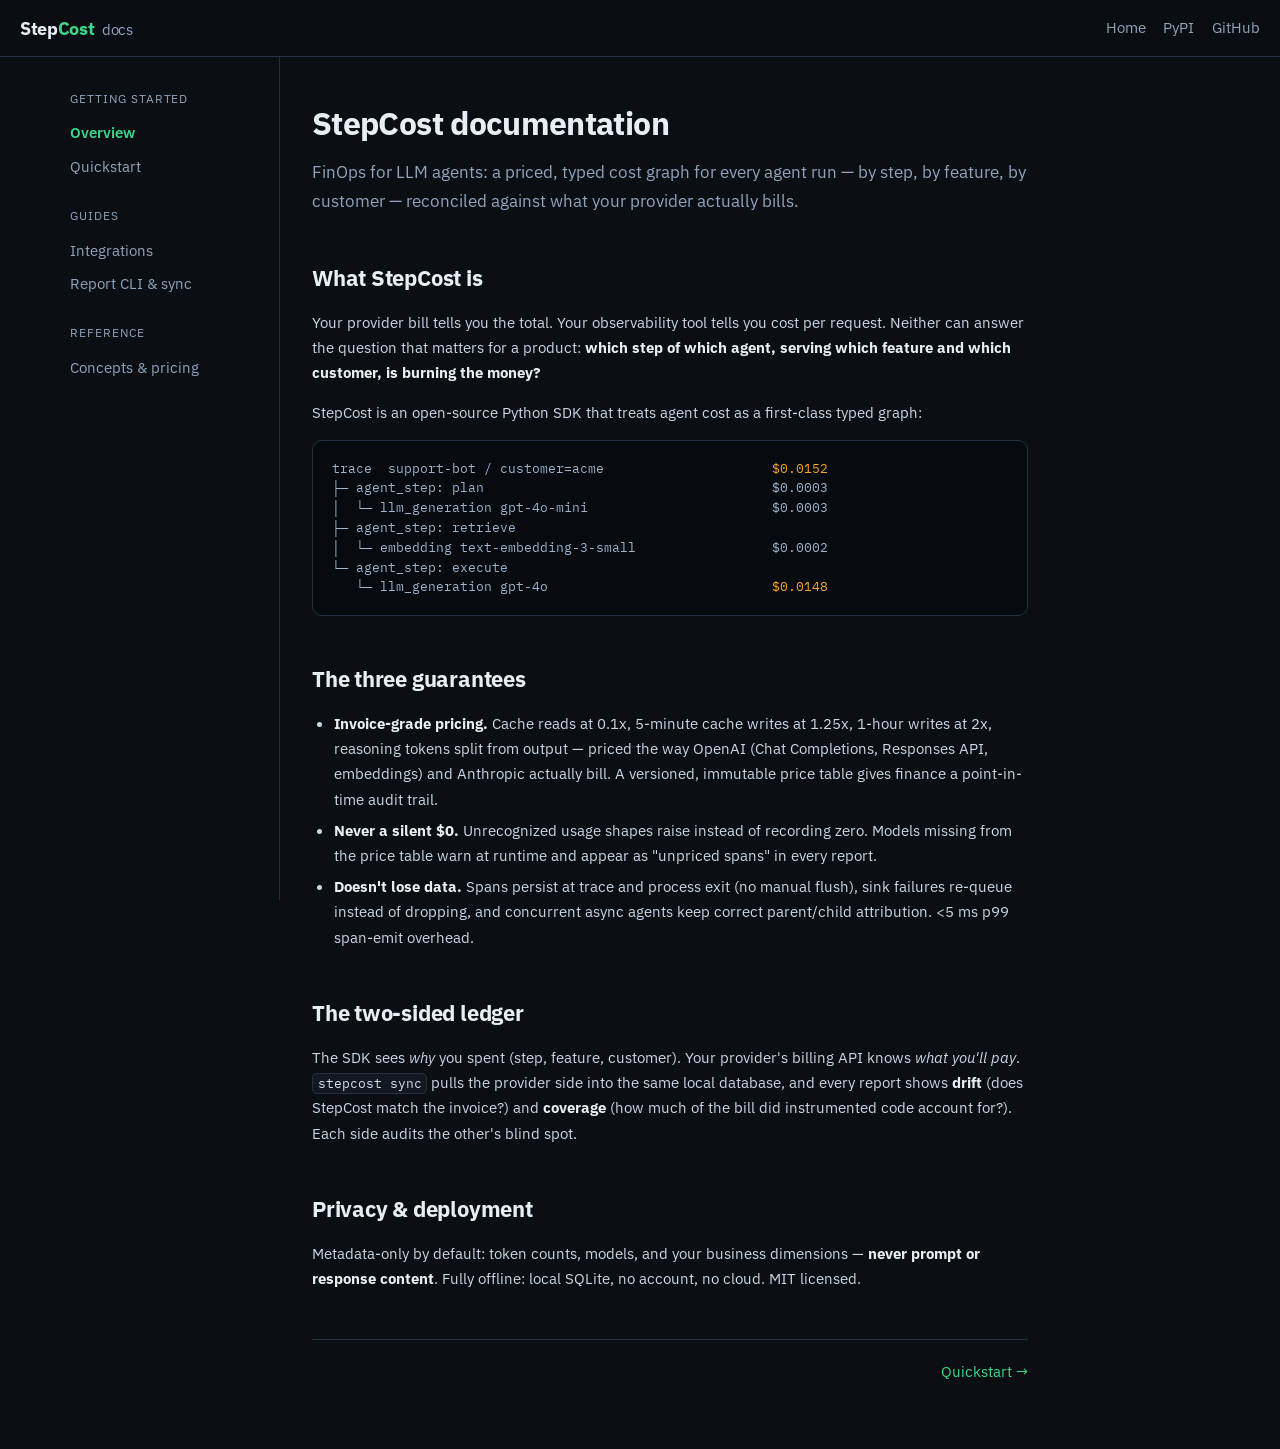
==== site/docs/index.html @ 16a22791 "feat: docs site — onboarding, integrations, CLI reference, concepts Five-page /docs/ section matchin" ====
<!DOCTYPE html>
<html lang="en">
<head>
  <meta charset="utf-8" />
  <meta name="viewport" content="width=device-width, initial-scale=1" />
  <title>Docs — StepCost</title>
  <meta name="description" content="StepCost documentation — FinOps for LLM agents. Setup, integrations, CLI reference." />
  <link rel="preconnect" href="https://fonts.googleapis.com" />
  <link rel="preconnect" href="https://fonts.gstatic.com" crossorigin />
  <link href="https://fonts.googleapis.com/css2?family=IBM+Plex+Mono:wght@400;500&family=IBM+Plex+Sans:wght@400;500;600;700&display=swap" rel="stylesheet" />
  <link rel="stylesheet" href="docs.css" />
</head>
<body>
  <header class="top">
    <a class="logo" href="/">Step<span>Cost</span><em>docs</em></a>
    <nav class="top-links">
      <a href="/">Home</a>
      <a href="https://pypi.org/project/stepcost/">PyPI</a>
      <a href="https://github.com/bronette/stepcost">GitHub</a>
    </nav>
  </header>
  <div class="layout">
    <nav class="side">
      <div class="group">Getting started</div>
      <a href="index.html" class="active">Overview</a>
      <a href="quickstart.html">Quickstart</a>
      <div class="group">Guides</div>
      <a href="integrations.html">Integrations</a>
      <a href="cli.html">Report CLI &amp; sync</a>
      <div class="group">Reference</div>
      <a href="concepts.html">Concepts &amp; pricing</a>
    </nav>
    <main class="doc">
      <h1>StepCost documentation</h1>
      <p class="lead">FinOps for LLM agents: a priced, typed cost graph for every agent run —
      by step, by feature, by customer — reconciled against what your provider actually bills.</p>

      <h2>What StepCost is</h2>
      <p>Your provider bill tells you the total. Your observability tool tells you cost per request.
      Neither can answer the question that matters for a product: <strong>which step of which agent,
      serving which feature and which customer, is burning the money?</strong></p>
      <p>StepCost is an open-source Python SDK that treats agent cost as a first-class typed graph:</p>
      <pre><span class="o">trace  support-bot / customer=acme                     <span class="hi">$0.0152</span>
├─ agent_step: plan                                    $0.0003
│  └─ llm_generation gpt-4o-mini                       $0.0003
├─ agent_step: retrieve
│  └─ embedding text-embedding-3-small                 $0.0002
└─ agent_step: execute
   └─ llm_generation gpt-4o                            <span class="hi">$0.0148</span></span></pre>

      <h2>The three guarantees</h2>
      <ul>
        <li><strong>Invoice-grade pricing.</strong> Cache reads at 0.1x, 5-minute cache writes at 1.25x,
        1-hour writes at 2x, reasoning tokens split from output — priced the way OpenAI (Chat Completions,
        Responses API, embeddings) and Anthropic actually bill. A versioned, immutable price table gives
        finance a point-in-time audit trail.</li>
        <li><strong>Never a silent $0.</strong> Unrecognized usage shapes raise instead of recording zero.
        Models missing from the price table warn at runtime and appear as "unpriced spans" in every report.</li>
        <li><strong>Doesn't lose data.</strong> Spans persist at trace and process exit (no manual flush),
        sink failures re-queue instead of dropping, and concurrent async agents keep correct parent/child
        attribution. &lt;5&nbsp;ms p99 span-emit overhead.</li>
      </ul>

      <h2>The two-sided ledger</h2>
      <p>The SDK sees <em>why</em> you spent (step, feature, customer). Your provider's billing API knows
      <em>what you'll pay</em>. <code>stepcost sync</code> pulls the provider side into the same local
      database, and every report shows <strong>drift</strong> (does StepCost match the invoice?) and
      <strong>coverage</strong> (how much of the bill did instrumented code account for?). Each side audits
      the other's blind spot.</p>

      <h2>Privacy &amp; deployment</h2>
      <p>Metadata-only by default: token counts, models, and your business dimensions —
      <strong>never prompt or response content</strong>. Fully offline: local SQLite, no account,
      no cloud. MIT licensed.</p>

      <div class="next">
        <span></span>
        <a href="quickstart.html">Quickstart →</a>
      </div>
    </main>
  </div>
</body>
</html>
---- site/docs/docs.css ----
:root {
  --bg: #0b0f14; --surface: #121820; --border: #243041; --text: #e8eef6;
  --muted: #8fa3bc; --accent: #3dd68c; --accent-dim: #1a9d5c; --warn: #f5a623;
  --code-bg: #070a0f;
}
* { box-sizing: border-box; margin: 0; padding: 0; }
body {
  font-family: "IBM Plex Sans", system-ui, sans-serif;
  background: var(--bg); color: var(--text); line-height: 1.65;
}
a { color: var(--accent); text-decoration: none; }
a:hover { text-decoration: underline; }

header.top {
  border-bottom: 1px solid var(--border); padding: .85rem 1.25rem;
  position: sticky; top: 0; background: rgba(11,15,20,.92);
  backdrop-filter: blur(8px); z-index: 10;
  display: flex; align-items: center; justify-content: space-between;
}
.logo { font-weight: 700; font-size: 1.1rem; letter-spacing: -.02em; color: var(--text); }
.logo span { color: var(--accent); }
.logo em { color: var(--muted); font-style: normal; font-weight: 400; margin-left: .5rem; font-size: .95rem; }
.top-links { display: flex; gap: 1.1rem; font-size: .92rem; }
.top-links a { color: var(--muted); }
.top-links a:hover { color: var(--text); text-decoration: none; }

.layout { display: flex; max-width: 1180px; margin: 0 auto; }
nav.side {
  width: 230px; flex-shrink: 0; padding: 2rem 1.25rem 2rem 1.25rem;
  border-right: 1px solid var(--border); min-height: calc(100vh - 57px);
  position: sticky; top: 57px; align-self: flex-start;
}
nav.side .group { color: var(--muted); font-size: .75rem; text-transform: uppercase; letter-spacing: .08em; margin: 1.4rem 0 .5rem; }
nav.side .group:first-child { margin-top: 0; }
nav.side a { display: block; color: var(--muted); font-size: .93rem; padding: .28rem 0; }
nav.side a:hover { color: var(--text); text-decoration: none; }
nav.side a.active { color: var(--accent); font-weight: 600; }

main.doc { flex: 1; min-width: 0; padding: 2.5rem 2rem 4rem; max-width: 780px; }
main.doc h1 { font-size: 2rem; letter-spacing: -.02em; margin-bottom: .5rem; }
main.doc p.lead { color: var(--muted); font-size: 1.08rem; margin-bottom: 2rem; }
main.doc h2 { font-size: 1.35rem; letter-spacing: -.01em; margin: 2.4rem 0 .8rem; padding-top: .5rem; }
main.doc h3 { font-size: 1.05rem; margin: 1.8rem 0 .6rem; }
main.doc p, main.doc li { color: #c9d6e5; font-size: .96rem; }
main.doc p { margin-bottom: .9rem; }
main.doc ul, main.doc ol { margin: 0 0 1rem 1.4rem; }
main.doc li { margin-bottom: .35rem; }
main.doc strong { color: var(--text); }

code {
  font-family: "IBM Plex Mono", ui-monospace, monospace; font-size: .85em;
  background: var(--surface); border: 1px solid var(--border);
  border-radius: 5px; padding: .1em .35em; color: #d7e3f2;
}
pre {
  font-family: "IBM Plex Mono", ui-monospace, monospace; font-size: .8rem;
  line-height: 1.55; padding: 1.1rem 1.2rem; overflow-x: auto; color: #c9d6e5;
  background: var(--code-bg); border: 1px solid var(--border);
  border-radius: 10px; margin: 0 0 1.1rem;
}
pre code { background: none; border: none; padding: 0; font-size: inherit; }
pre .c { color: var(--accent); }
pre .o { color: #9eb4cc; }
pre .hi { color: var(--warn); }

table { width: 100%; border-collapse: collapse; font-size: .92rem; margin: 0 0 1.2rem; }
th, td { text-align: left; padding: .55rem .7rem; border-bottom: 1px solid var(--border); }
th { color: var(--muted); font-weight: 500; }

.callout {
  border: 1px solid var(--border); border-left: 3px solid var(--accent);
  background: var(--surface); border-radius: 8px; padding: .85rem 1.1rem;
  margin: 0 0 1.1rem; font-size: .93rem; color: #c9d6e5;
}
.callout.warn { border-left-color: var(--warn); }

.next {
  display: flex; justify-content: space-between; gap: 1rem;
  margin-top: 3rem; padding-top: 1.25rem; border-top: 1px solid var(--border);
  font-size: .93rem;
}

@media (max-width: 860px) {
  .layout { flex-direction: column; }
  nav.side {
    width: 100%; min-height: 0; position: static; border-right: none;
    border-bottom: 1px solid var(--border); padding: 1rem 1.25rem;
    display: flex; flex-wrap: wrap; gap: .25rem 1.1rem; align-items: baseline;
  }
  nav.side .group { margin: 0; width: 100%; }
}
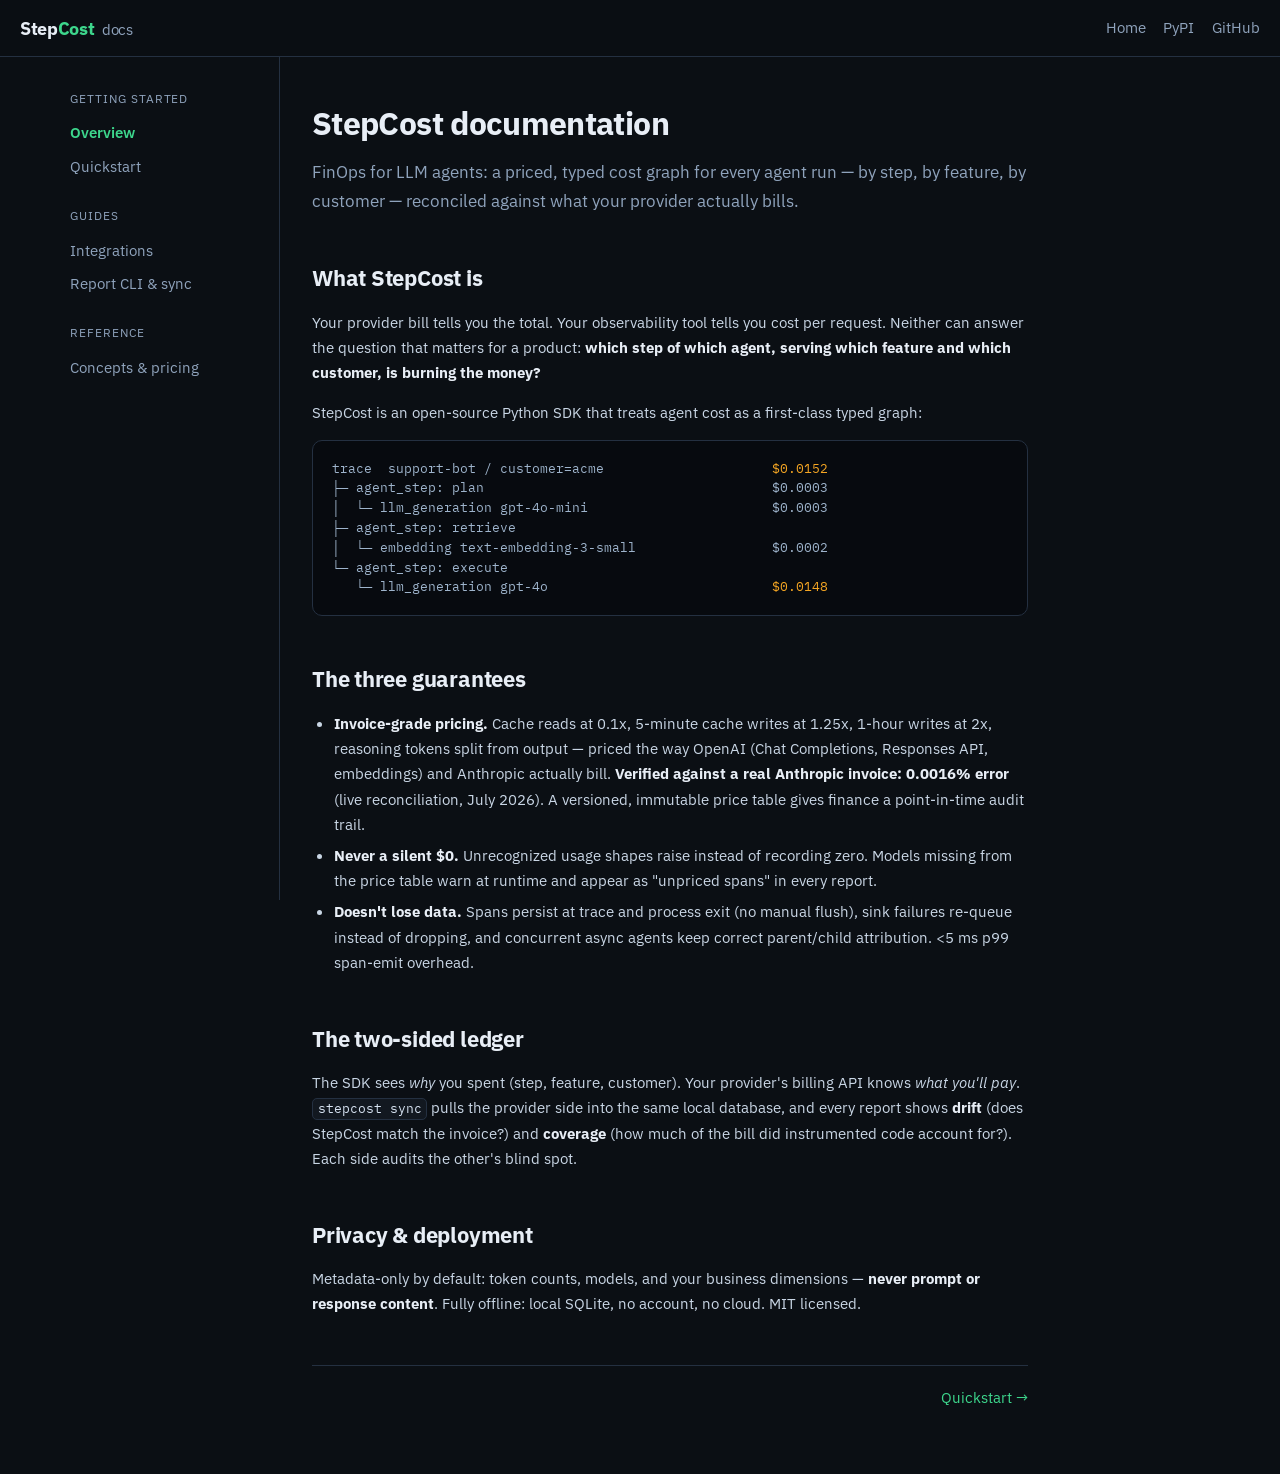
==== commit c8c91e81: "docs: M4 PASSED — verified 0.0016% off a real Anthropic invoice Live run 2026-07-08 (computed $0.019" ====
--- a/site/docs/index.html
+++ b/site/docs/index.html
@@ -52,8 +52,9 @@
       <ul>
         <li><strong>Invoice-grade pricing.</strong> Cache reads at 0.1x, 5-minute cache writes at 1.25x,
         1-hour writes at 2x, reasoning tokens split from output — priced the way OpenAI (Chat Completions,
-        Responses API, embeddings) and Anthropic actually bill. A versioned, immutable price table gives
-        finance a point-in-time audit trail.</li>
+        Responses API, embeddings) and Anthropic actually bill. <strong>Verified against a real
+        Anthropic invoice: 0.0016% error</strong> (live reconciliation, July 2026). A versioned,
+        immutable price table gives finance a point-in-time audit trail.</li>
         <li><strong>Never a silent $0.</strong> Unrecognized usage shapes raise instead of recording zero.
         Models missing from the price table warn at runtime and appear as "unpriced spans" in every report.</li>
         <li><strong>Doesn't lose data.</strong> Spans persist at trace and process exit (no manual flush),
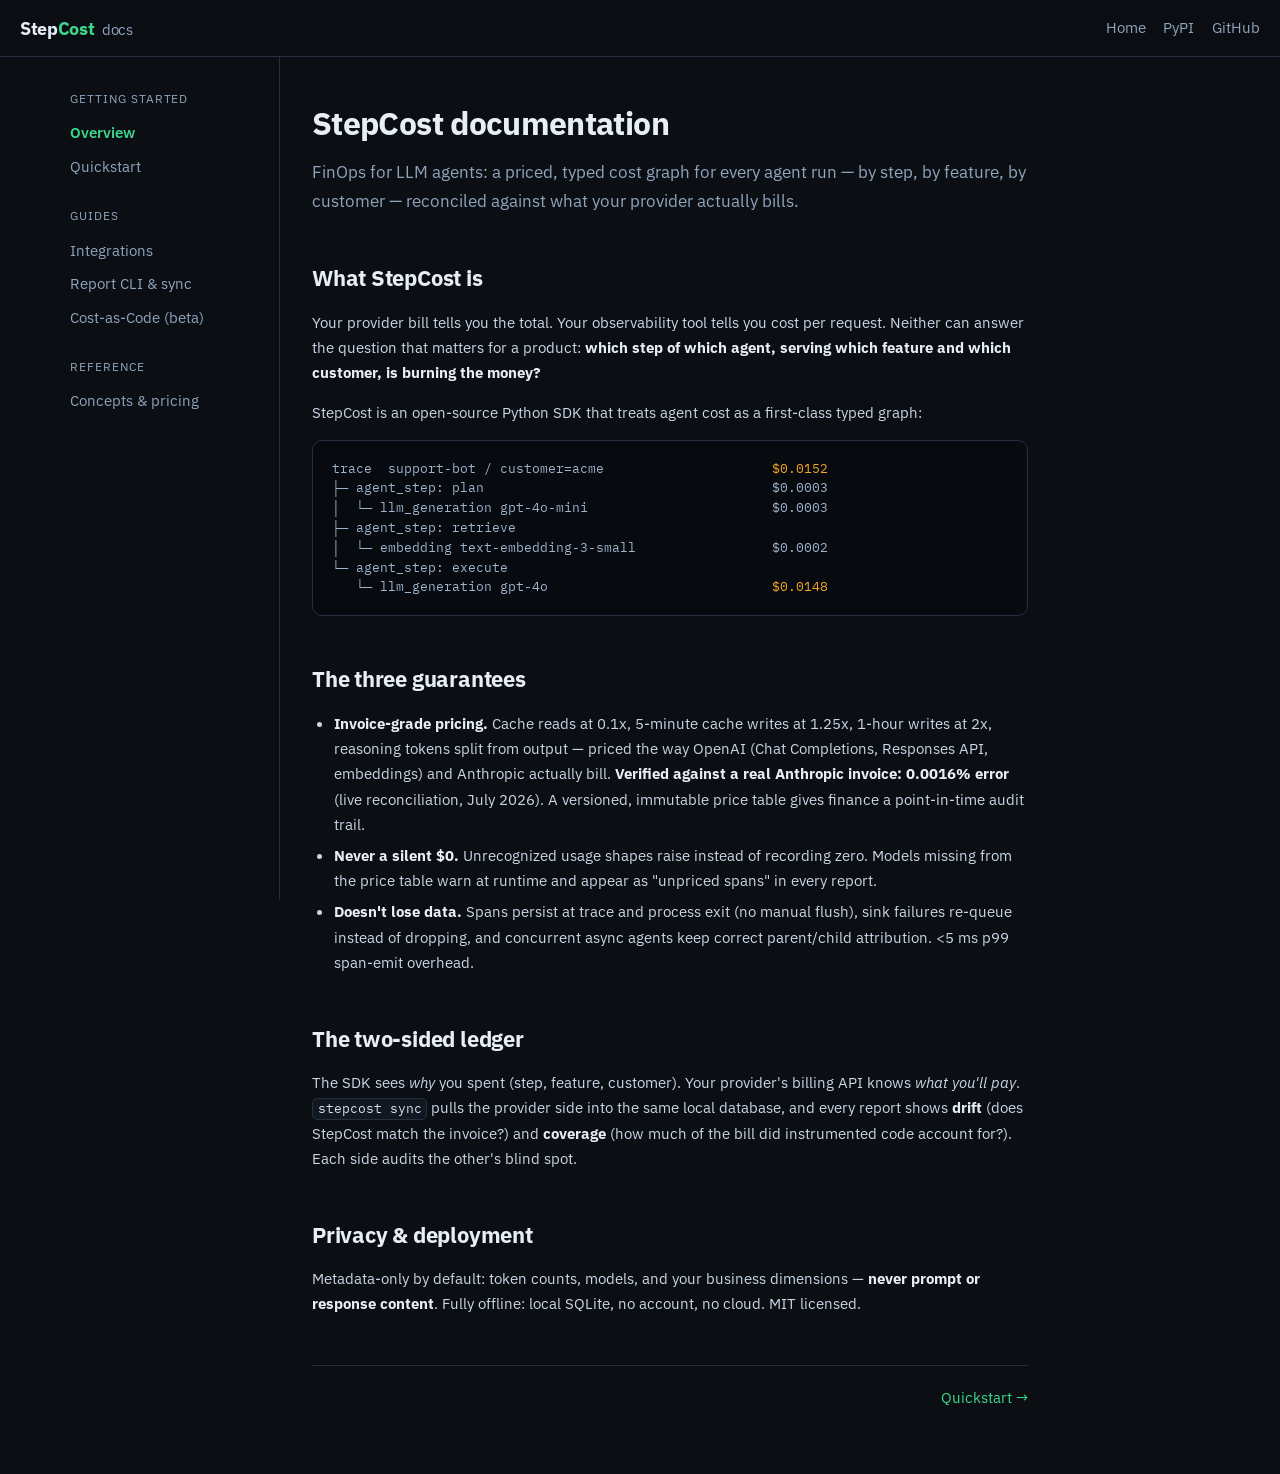
==== commit b6b73de4: "feat(beta): Cost-as-Code — stepcost diff, .stepcost.toml budgets, GitHub Action; report --html - ste" ====
--- a/site/docs/index.html
+++ b/site/docs/index.html
@@ -27,6 +27,7 @@
       <div class="group">Guides</div>
       <a href="integrations.html">Integrations</a>
       <a href="cli.html">Report CLI &amp; sync</a>
+      <a href="cost-as-code.html">Cost-as-Code (beta)</a>
       <div class="group">Reference</div>
       <a href="concepts.html">Concepts &amp; pricing</a>
     </nav>
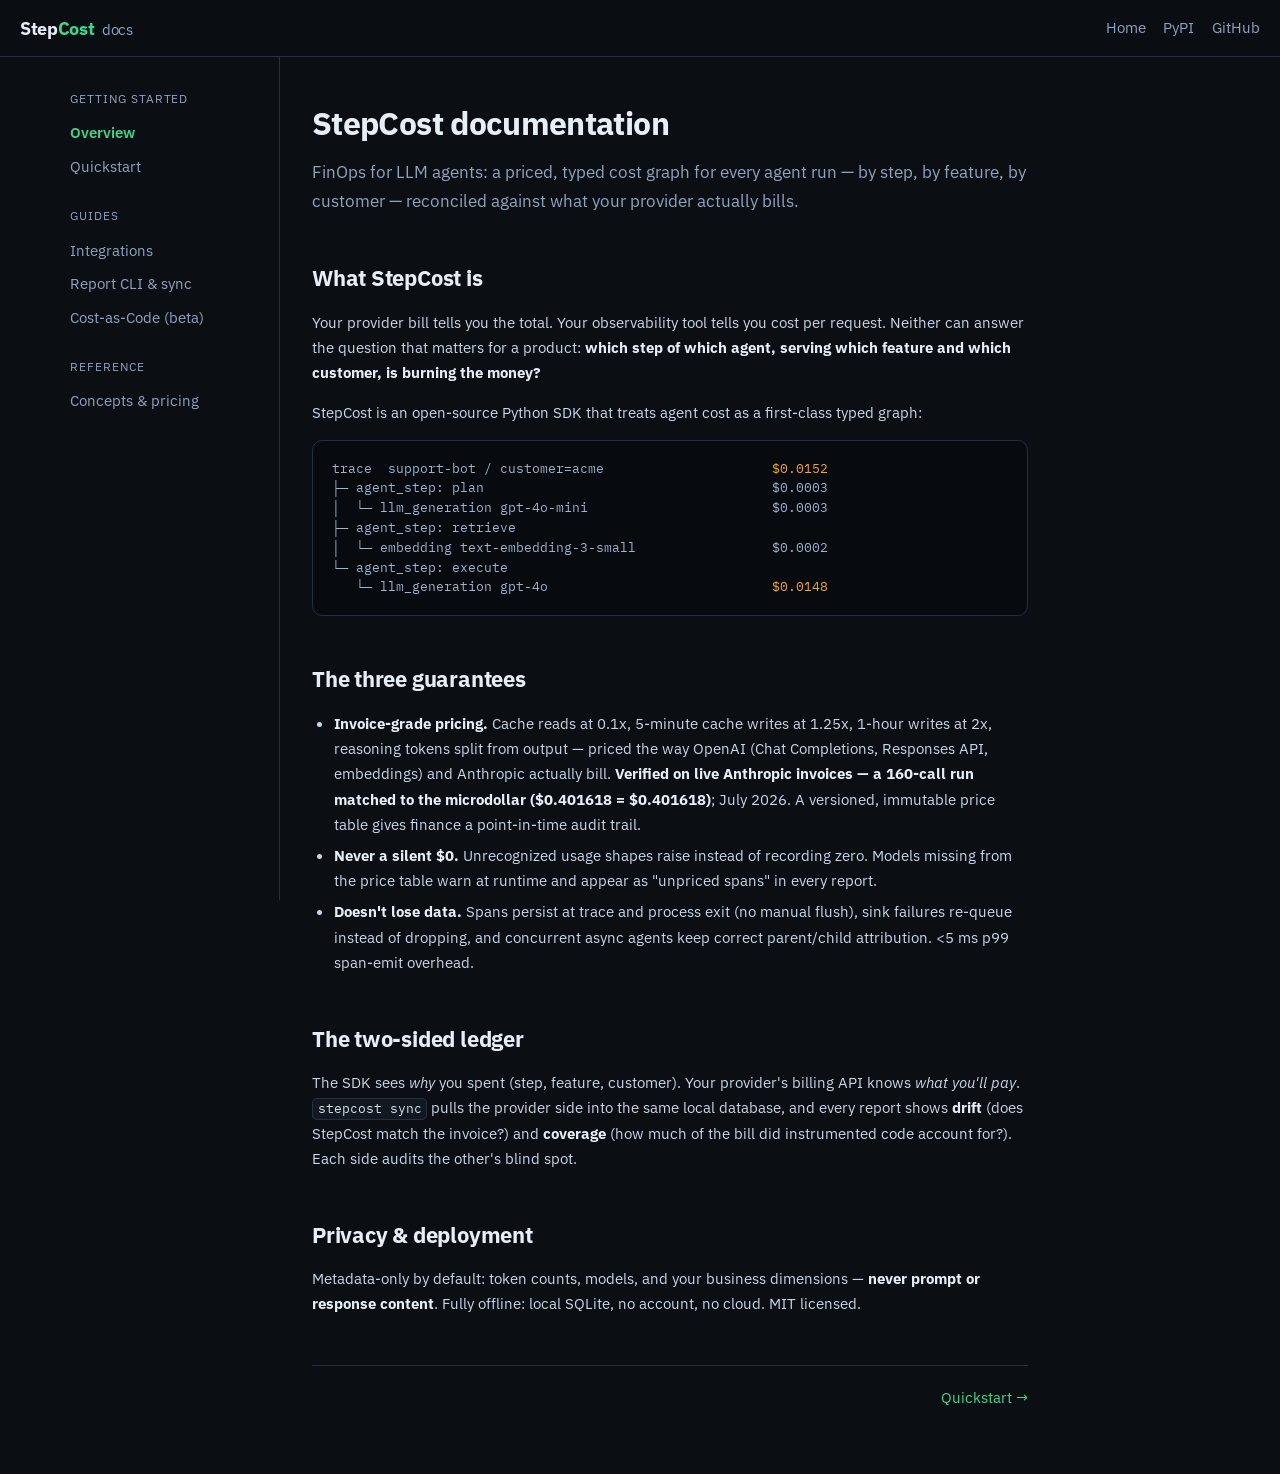
==== commit 6d742c73: "docs: second M4 proof point — 160-call run matches invoice exactly Co-Authored-By: Claude Fable 5 <n" ====
--- a/site/docs/index.html
+++ b/site/docs/index.html
@@ -53,8 +53,8 @@
       <ul>
         <li><strong>Invoice-grade pricing.</strong> Cache reads at 0.1x, 5-minute cache writes at 1.25x,
         1-hour writes at 2x, reasoning tokens split from output — priced the way OpenAI (Chat Completions,
-        Responses API, embeddings) and Anthropic actually bill. <strong>Verified against a real
-        Anthropic invoice: 0.0016% error</strong> (live reconciliation, July 2026). A versioned,
+        Responses API, embeddings) and Anthropic actually bill. <strong>Verified on live Anthropic invoices — a 160-call run matched to the
+        microdollar ($0.401618 = $0.401618)</strong>; July 2026. A versioned,
         immutable price table gives finance a point-in-time audit trail.</li>
         <li><strong>Never a silent $0.</strong> Unrecognized usage shapes raise instead of recording zero.
         Models missing from the price table warn at runtime and appear as "unpriced spans" in every report.</li>
